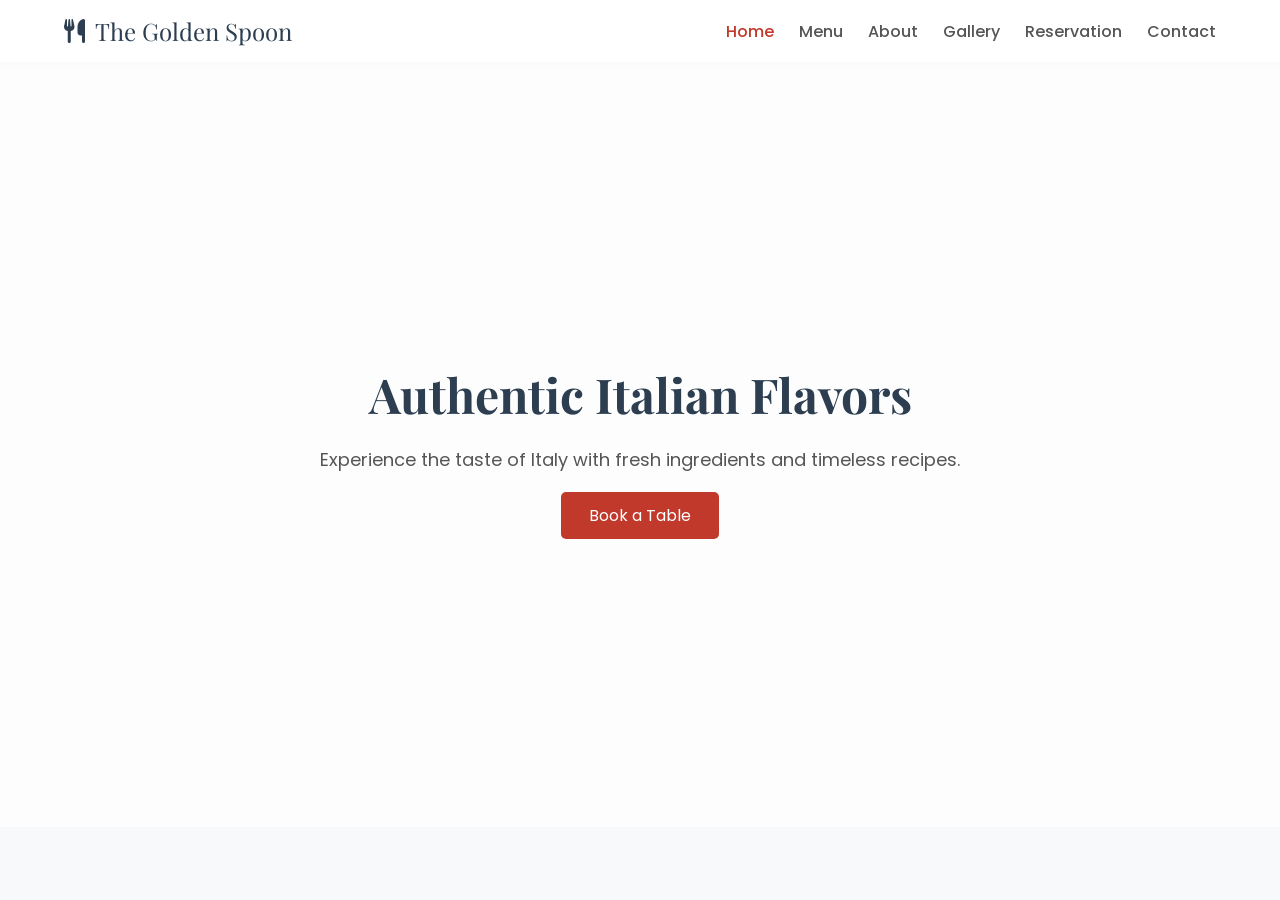
==== index.html @ ec2804bf "Initial project setup: folder structure, base HTML layout, navbar, hero section, CSS variables, Goog" ====
<!DOCTYPE html>
<html lang="en">
<head>
    <meta charset="UTF-8">
    <meta name="viewport" content="width=device-width, initial-scale=1.0">
    <title>The Golden Spoon | Italian Restaurant</title>

    <!-- Google Fonts -->
    <link href="https://fonts.googleapis.com/css2?family=Playfair+Display:wght@600;700&family=Poppins:wght@300;400;500;600&display=swap" rel="stylesheet">

    <!-- Font Awesome -->
    <link rel="stylesheet" href="https://cdnjs.cloudflare.com/ajax/libs/font-awesome/6.5.0/css/all.min.css">

    <!-- CSS -->
    <link rel="stylesheet" href="css/style.css">
</head>
<body>

    <!-- Header -->
    <header class="header">
        <div class="container nav-container">
            <div class="logo">
                <i class="fa-solid fa-utensils"></i>
                <span>The Golden Spoon</span>
            </div>

            <nav class="navbar">
                <ul class="nav-links">
                    <li><a href="index.html" class="active">Home</a></li>
                    <li><a href="menu.html">Menu</a></li>
                    <li><a href="about.html">About</a></li>
                    <li><a href="gallery.html">Gallery</a></li>
                    <li><a href="reservation.html">Reservation</a></li>
                    <li><a href="contact.html">Contact</a></li>
                </ul>

                <div class="hamburger">
                    <i class="fa-solid fa-bars"></i>
                </div>
            </nav>
        </div>
    </header>

    <!-- Hero Section -->
    <section class="hero">
        <div class="container hero-content">
            <h1>Authentic Italian Flavors</h1>
            <p>Experience the taste of Italy with fresh ingredients and timeless recipes.</p>
            <a href="reservation.html" class="btn">Book a Table</a>
        </div>
    </section>

    <!-- JS -->
    <script src="js/script.js"></script>
</body>
</html>
---- css/style.css ----
/* ===========================
   CSS VARIABLES
=========================== */
:root {
    --primary-color: #c0392b;
    --secondary-color: #f8f9fa;
    --dark-color: #2c3e50;
    --text-color: #555;
    --white: #ffffff;

    --font-heading: 'Playfair Display', serif;
    --font-body: 'Poppins', sans-serif;
}

/* ===========================
   GLOBAL STYLES
=========================== */
* {
    margin: 0;
    padding: 0;
    box-sizing: border-box;
}

body {
    font-family: var(--font-body);
    background-color: var(--secondary-color);
    color: var(--text-color);
}

.container {
    width: 90%;
    max-width: 1200px;
    margin: auto;
}

a {
    text-decoration: none;
    color: inherit;
}

/* ===========================
   HEADER
=========================== */
.header {
    background: var(--white);
    padding: 15px 0;
    box-shadow: 0 2px 10px rgba(0,0,0,0.05);
}

.nav-container {
    display: flex;
    justify-content: space-between;
    align-items: center;
}

.logo {
    font-family: var(--font-heading);
    font-size: 24px;
    color: var(--dark-color);
    display: flex;
    align-items: center;
    gap: 10px;
}

.nav-links {
    list-style: none;
    display: flex;
    gap: 25px;
}

.nav-links a {
    font-weight: 500;
    transition: 0.3s;
}

.nav-links a:hover,
.nav-links .active {
    color: var(--primary-color);
}

.hamburger {
    display: none;
    font-size: 22px;
    cursor: pointer;
}

/* ===========================
   HERO
=========================== */
.hero {
    height: 85vh;
    display: flex;
    align-items: center;
    text-align: center;
    background: linear-gradient(rgba(255,255,255,0.7), rgba(255,255,255,0.7)),
                url('../images/hero.jpg') center/cover no-repeat;
}

.hero-content h1 {
    font-family: var(--font-heading);
    font-size: 48px;
    margin-bottom: 20px;
    color: var(--dark-color);
}

.hero-content p {
    font-size: 18px;
    margin-bottom: 30px;
}

.btn {
    padding: 12px 28px;
    background: var(--primary-color);
    color: var(--white);
    border-radius: 5px;
    transition: 0.3s;
}

.btn:hover {
    opacity: 0.9;
}
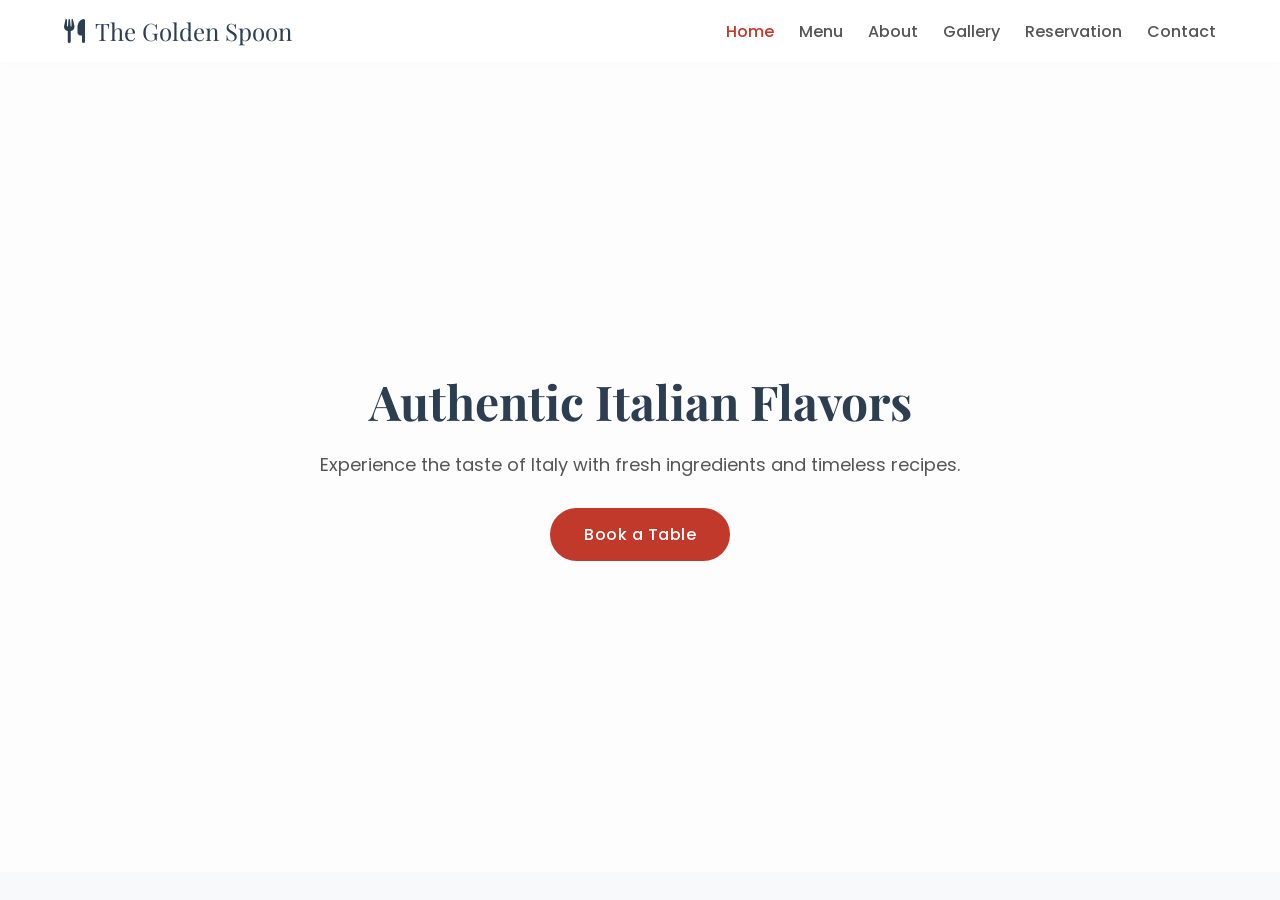
==== commit bb0bad24: "Enhanced hero section with overlay, improved typography, premium CTA button styling and fade-in anim" ====
--- a/index.html
+++ b/index.html
@@ -43,6 +43,7 @@
 
     <!-- Hero Section -->
     <section class="hero">
+        <div class="overlay"></div>
         <div class="container hero-content">
             <h1>Authentic Italian Flavors</h1>
             <p>Experience the taste of Italy with fresh ingredients and timeless recipes.</p>
--- a/css/style.css
+++ b/css/style.css
@@ -87,13 +87,46 @@
 /* ===========================
    HERO
 =========================== */
+/* ===========================
+   HERO
+=========================== */
 .hero {
-    height: 85vh;
+    position: relative;
+    height: 90vh;
     display: flex;
     align-items: center;
+    justify-content: center;
     text-align: center;
-    background: linear-gradient(rgba(255,255,255,0.7), rgba(255,255,255,0.7)),
-                url('../images/hero.jpg') center/cover no-repeat;
+    background: url('/images/hero.jpg') center/cover no-repeat;
+    color: var(--dark-color);
+}
+
+.overlay {
+    position: absolute;
+    top: 0;
+    left: 0;
+    width: 100%;
+    height: 100%;
+    background: rgba(255, 255, 255, 0.75);
+}
+
+.hero-content {
+    position: relative;
+    z-index: 2;
+    max-width: 700px;
+}
+
+.hero-content h1 {
+    font-family: var(--font-heading);
+    font-size: 56px;
+    margin-bottom: 20px;
+    line-height: 1.2;
+}
+
+.hero-content p {
+    font-size: 18px;
+    margin-bottom: 35px;
+    color: var(--text-color);
 }
 
 .hero-content h1 {
@@ -109,13 +142,75 @@
 }
 
 .btn {
-    padding: 12px 28px;
+    display: inline-block;
+    padding: 14px 34px;
     background: var(--primary-color);
     color: var(--white);
-    border-radius: 5px;
-    transition: 0.3s;
+    border-radius: 50px;
+    font-weight: 500;
+    letter-spacing: 0.5px;
+    transition: all 0.3s ease;
+}
+
+.btn:hover {
+    background: #a93226;
+    transform: translateY(-3px);
+    box-shadow: 0 8px 20px rgba(0, 0, 0, 0.15);
 }
 
 .btn:hover {
     opacity: 0.9;
+}
+
+/* ===========================
+   Fade-In Animation
+=========================== */
+
+.hero-content {
+    animation: fadeUp 1s ease forwards;
+    opacity: 0;
+}
+
+@keyframes fadeUp {
+    from {
+        transform: translateY(40px);
+        opacity: 0;
+    }
+    to {
+        transform: translateY(0);
+        opacity: 1;
+    }
+}
+
+/* ===========================
+   RESPONSIVE NAVBAR
+=========================== */
+@media (max-width: 768px) {
+    .nav-links {
+        position: fixed;
+        top: 0;
+        right: -100%;
+        height: 100%;
+        width: 250px;
+        background-color: var(--white);
+        flex-direction: column;
+        align-items: center;
+        justify-content: center;
+        gap: 40px;
+        transition: 0.3s;
+        z-index: 999;
+    }
+
+    .nav-links.show {
+        right: 0;
+    }
+
+    .hamburger {
+        display: block;
+        color: var(--dark-color);
+    }
+
+    .nav-links li {
+        font-size: 20px;
+    }
 }
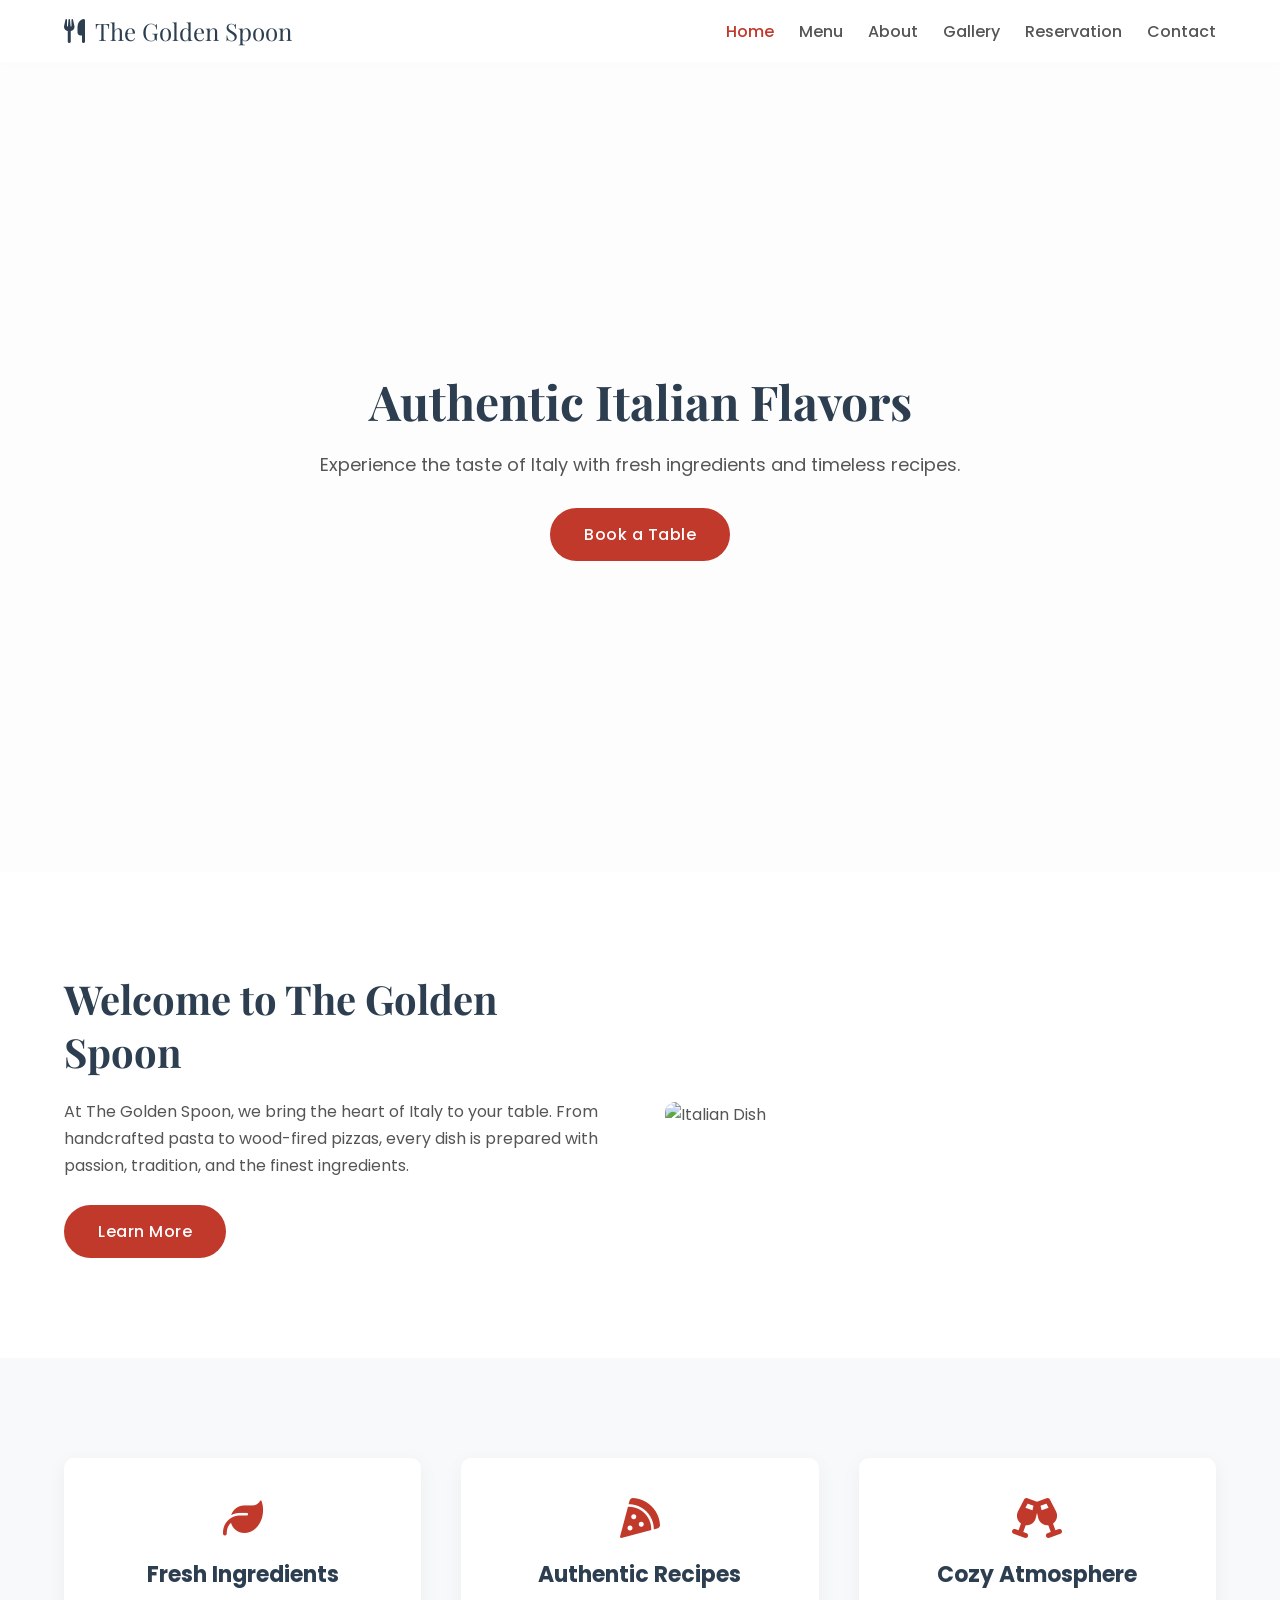
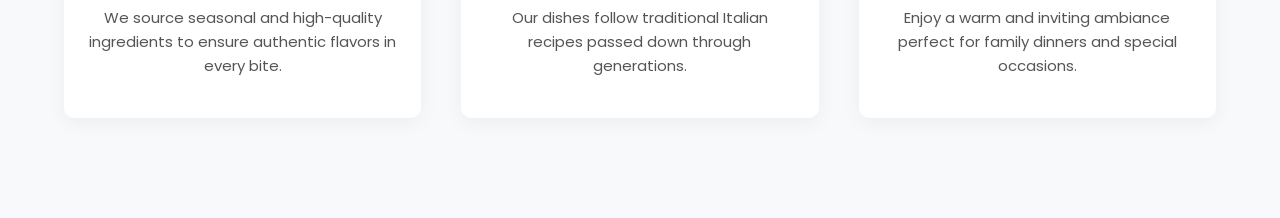
==== commit d31aa043: "Added About preview section and feature cards with responsive grid layout" ====
--- a/index.html
+++ b/index.html
@@ -51,6 +51,48 @@
         </div>
     </section>
 
+    <!-- About Preview Section -->
+<section class="about-preview">
+    <div class="container about-grid">
+        <div class="about-text">
+            <h2>Welcome to The Golden Spoon</h2>
+            <p>
+                At The Golden Spoon, we bring the heart of Italy to your table.
+                From handcrafted pasta to wood-fired pizzas, every dish is prepared
+                with passion, tradition, and the finest ingredients.
+            </p>
+            <a href="/images/about.jpg" class="btn">Learn More</a>
+        </div>
+
+        <div class="about-image">
+            <img src="images/about.jpg" alt="Italian Dish">
+        </div>
+    </div>
+</section>
+
+<!-- Features Section -->
+<section class="features">
+    <div class="container feature-grid">
+        <div class="feature-card">
+            <i class="fa-solid fa-leaf"></i>
+            <h3>Fresh Ingredients</h3>
+            <p>We source seasonal and high-quality ingredients to ensure authentic flavors in every bite.</p>
+        </div>
+
+        <div class="feature-card">
+            <i class="fa-solid fa-pizza-slice"></i>
+            <h3>Authentic Recipes</h3>
+            <p>Our dishes follow traditional Italian recipes passed down through generations.</p>
+        </div>
+
+        <div class="feature-card">
+            <i class="fa-solid fa-champagne-glasses"></i>
+            <h3>Cozy Atmosphere</h3>
+            <p>Enjoy a warm and inviting ambiance perfect for family dinners and special occasions.</p>
+        </div>
+    </div>
+</section>
+
     <!-- JS -->
     <script src="js/script.js"></script>
 </body>
--- a/css/style.css
+++ b/css/style.css
@@ -183,8 +183,97 @@
 }
 
 /* ===========================
+   ABOUT PREVIEW
+=========================== */
+.about-preview {
+    padding: 100px 0;
+    background: var(--white);
+}
+
+.about-grid {
+    display: grid;
+    grid-template-columns: repeat(2, 1fr);
+    gap: 50px;
+    align-items: center;
+}
+
+.about-text h2 {
+    font-family: var(--font-heading);
+    font-size: 40px;
+    margin-bottom: 20px;
+    color: var(--dark-color);
+}
+
+.about-text p {
+    margin-bottom: 25px;
+    line-height: 1.7;
+}
+
+.about-image img {
+    width: 100%;
+    border-radius: 10px;
+}
+
+/* ===========================
+   FEATURES SECTION
+=========================== */
+.features {
+    padding: 100px 0;
+    background: var(--secondary-color);
+}
+
+.feature-grid {
+    display: grid;
+    grid-template-columns: repeat(3, 1fr);
+    gap: 40px;
+    text-align: center;
+}
+
+.feature-card {
+    background: var(--white);
+    padding: 40px 25px;
+    border-radius: 10px;
+    transition: 0.3s ease;
+    box-shadow: 0 5px 20px rgba(0,0,0,0.05);
+}
+
+.feature-card i {
+    font-size: 40px;
+    color: var(--primary-color);
+    margin-bottom: 20px;
+}
+
+.feature-card h3 {
+    margin-bottom: 15px;
+    font-size: 22px;
+    color: var(--dark-color);
+}
+
+.feature-card p {
+    font-size: 15px;
+    line-height: 1.6;
+}
+
+.feature-card:hover {
+    transform: translateY(-8px);
+    box-shadow: 0 12px 30px rgba(0,0,0,0.1);
+}
+
+/* ===========================
    RESPONSIVE NAVBAR
 =========================== */
+
+@media (max-width: 992px) {
+    .about-grid {
+        grid-template-columns: 1fr;
+        text-align: center;
+    }
+
+    .feature-grid {
+        grid-template-columns: 1fr;
+    }
+}
+
 @media (max-width: 768px) {
     .nav-links {
         position: fixed;
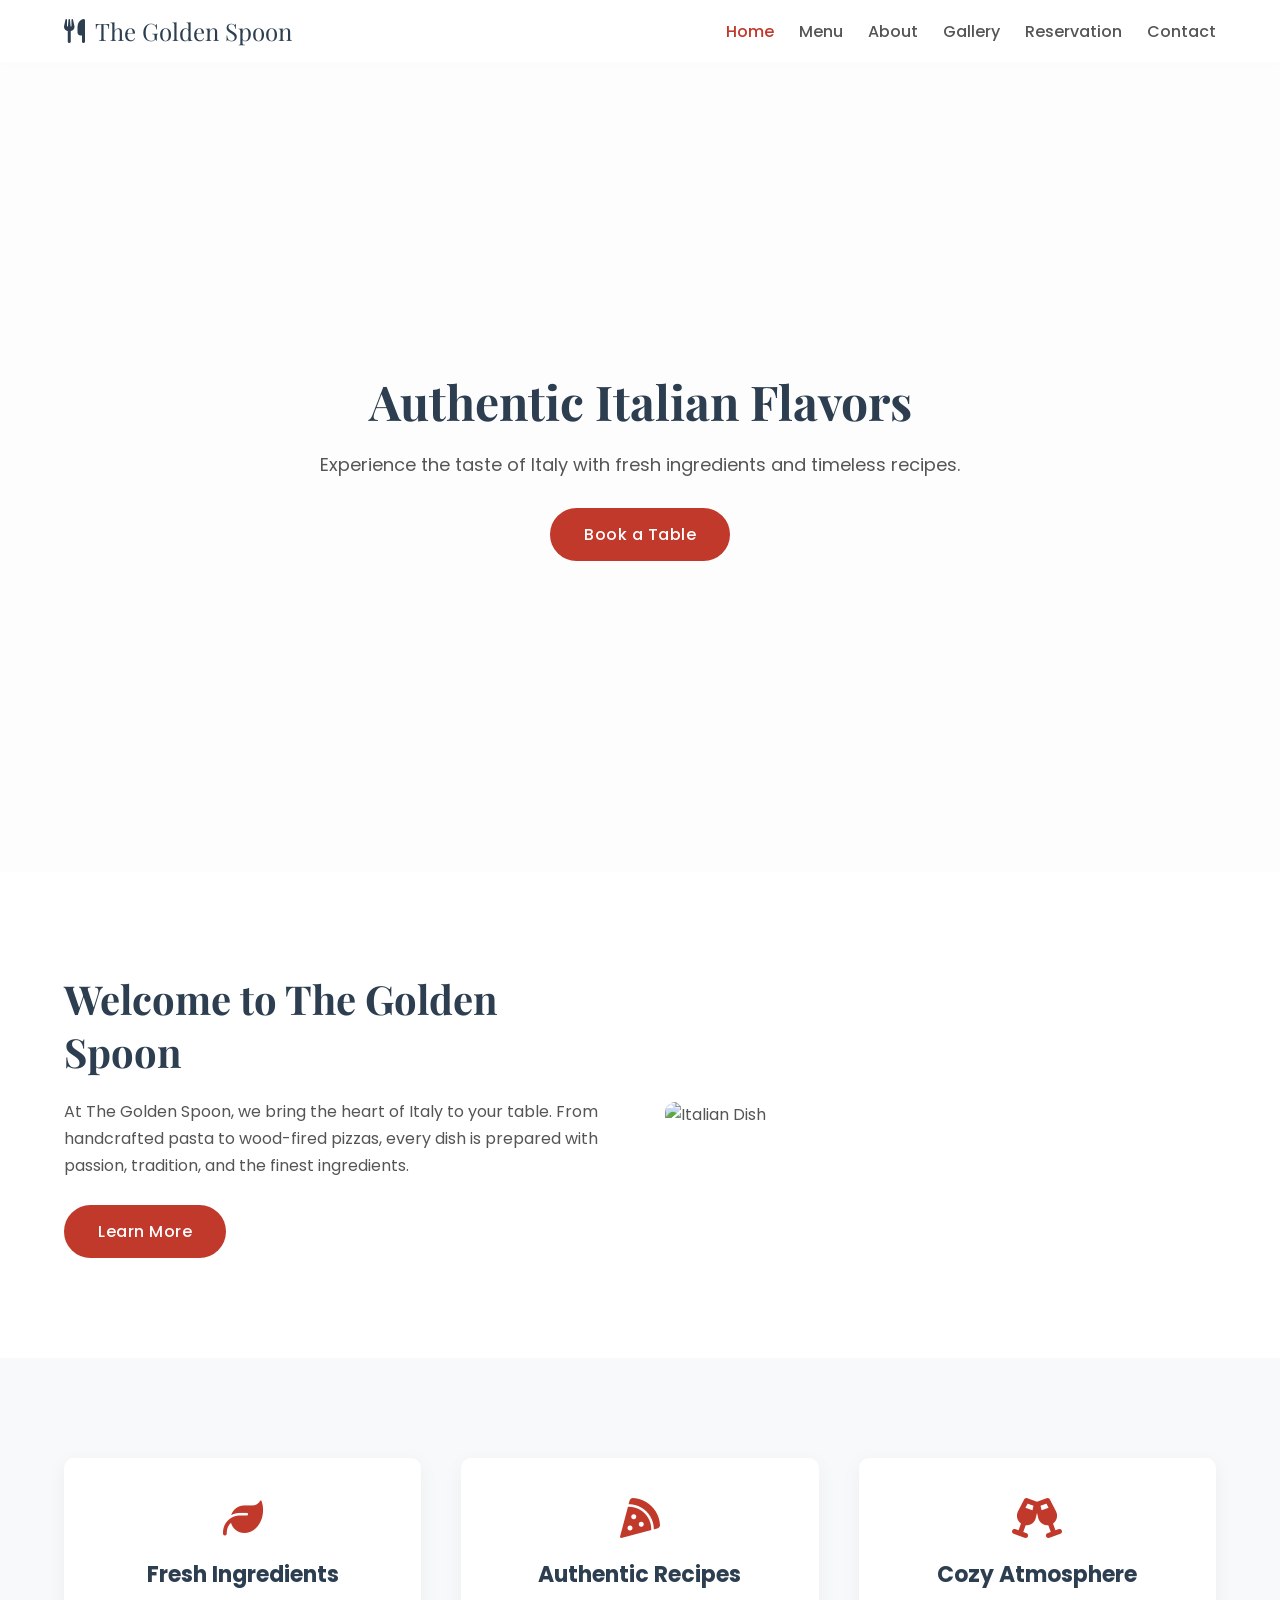
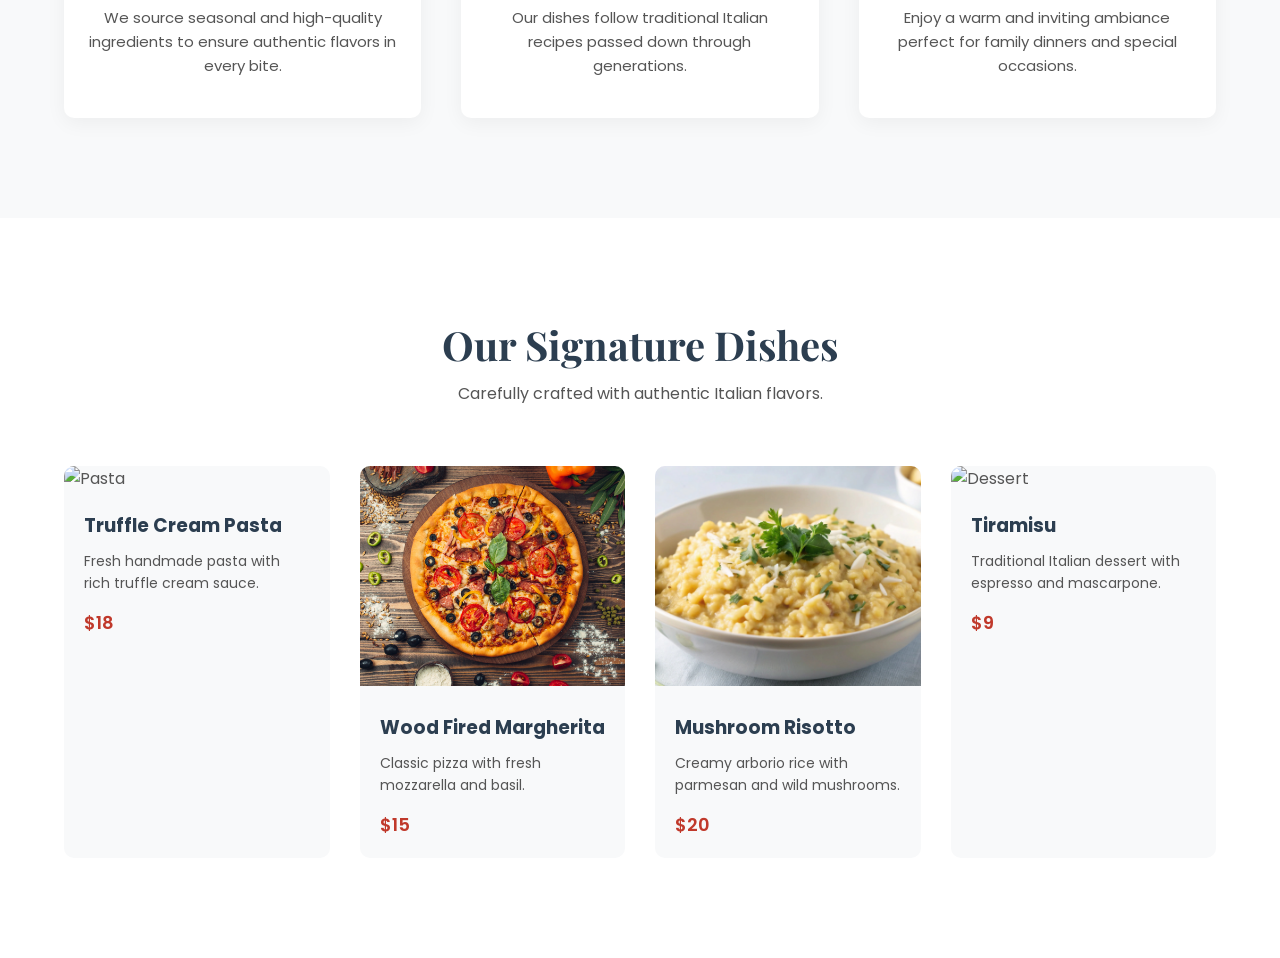
==== commit d5925943: "Added Featured Menu section with responsive food card grid and hover effects" ====
--- a/index.html
+++ b/index.html
@@ -93,6 +93,54 @@
     </div>
 </section>
 
+<!-- Featured Menu Section -->
+<section class="featured-menu">
+    <div class="container">
+        <div class="section-header">
+            <h2>Our Signature Dishes</h2>
+            <p>Carefully crafted with authentic Italian flavors.</p>
+        </div>
+
+        <div class="menu-grid">
+            <div class="menu-card">
+                <img src="images/pasta.jpg" alt="Pasta">
+                <div class="menu-content">
+                    <h3>Truffle Cream Pasta</h3>
+                    <p>Fresh handmade pasta with rich truffle cream sauce.</p>
+                    <span class="price">$18</span>
+                </div>
+            </div>
+
+            <div class="menu-card">
+                <img src="images/pizza.jpg" alt="Pizza">
+                <div class="menu-content">
+                    <h3>Wood Fired Margherita</h3>
+                    <p>Classic pizza with fresh mozzarella and basil.</p>
+                    <span class="price">$15</span>
+                </div>
+            </div>
+
+            <div class="menu-card">
+                <img src="images/risotto.jpg" alt="Risotto">
+                <div class="menu-content">
+                    <h3>Mushroom Risotto</h3>
+                    <p>Creamy arborio rice with parmesan and wild mushrooms.</p>
+                    <span class="price">$20</span>
+                </div>
+            </div>
+
+            <div class="menu-card">
+                <img src="images/dessert.jpg" alt="Dessert">
+                <div class="menu-content">
+                    <h3>Tiramisu</h3>
+                    <p>Traditional Italian dessert with espresso and mascarpone.</p>
+                    <span class="price">$9</span>
+                </div>
+            </div>
+        </div>
+    </div>
+</section>
+
     <!-- JS -->
     <script src="js/script.js"></script>
 </body>
--- a/css/style.css
+++ b/css/style.css
@@ -260,6 +260,78 @@
 }
 
 /* ===========================
+   SECTION HEADER
+=========================== */
+.section-header {
+    text-align: center;
+    margin-bottom: 60px;
+}
+
+.section-header h2 {
+    font-family: var(--font-heading);
+    font-size: 40px;
+    color: var(--dark-color);
+    margin-bottom: 10px;
+}
+
+.section-header p {
+    color: var(--text-color);
+}
+
+/* ===========================
+   FEATURED MENU
+=========================== */
+.featured-menu {
+    padding: 100px 0;
+    background: var(--white);
+}
+
+.menu-grid {
+    display: grid;
+    grid-template-columns: repeat(4, 1fr);
+    gap: 30px;
+}
+
+.menu-card {
+    background: var(--secondary-color);
+    border-radius: 10px;
+    overflow: hidden;
+    transition: 0.3s ease;
+}
+
+.menu-card img {
+    width: 100%;
+    height: 220px;
+    object-fit: cover;
+}
+
+.menu-content {
+    padding: 20px;
+}
+
+.menu-content h3 {
+    margin-bottom: 10px;
+    color: var(--dark-color);
+}
+
+.menu-content p {
+    font-size: 14px;
+    margin-bottom: 15px;
+    line-height: 1.6;
+}
+
+.price {
+    font-weight: 600;
+    color: var(--primary-color);
+    font-size: 18px;
+}
+
+.menu-card:hover {
+    transform: translateY(-8px);
+    box-shadow: 0 15px 35px rgba(0,0,0,0.1);
+}
+
+/* ===========================
    RESPONSIVE NAVBAR
 =========================== */
 
@@ -270,6 +342,18 @@
     }
 
     .feature-grid {
+        grid-template-columns: 1fr;
+    }
+}
+
+@media (max-width: 1200px) {
+    .menu-grid {
+        grid-template-columns: repeat(2, 1fr);
+    }
+}
+
+@media (max-width: 600px) {
+    .menu-grid {
         grid-template-columns: 1fr;
     }
 }
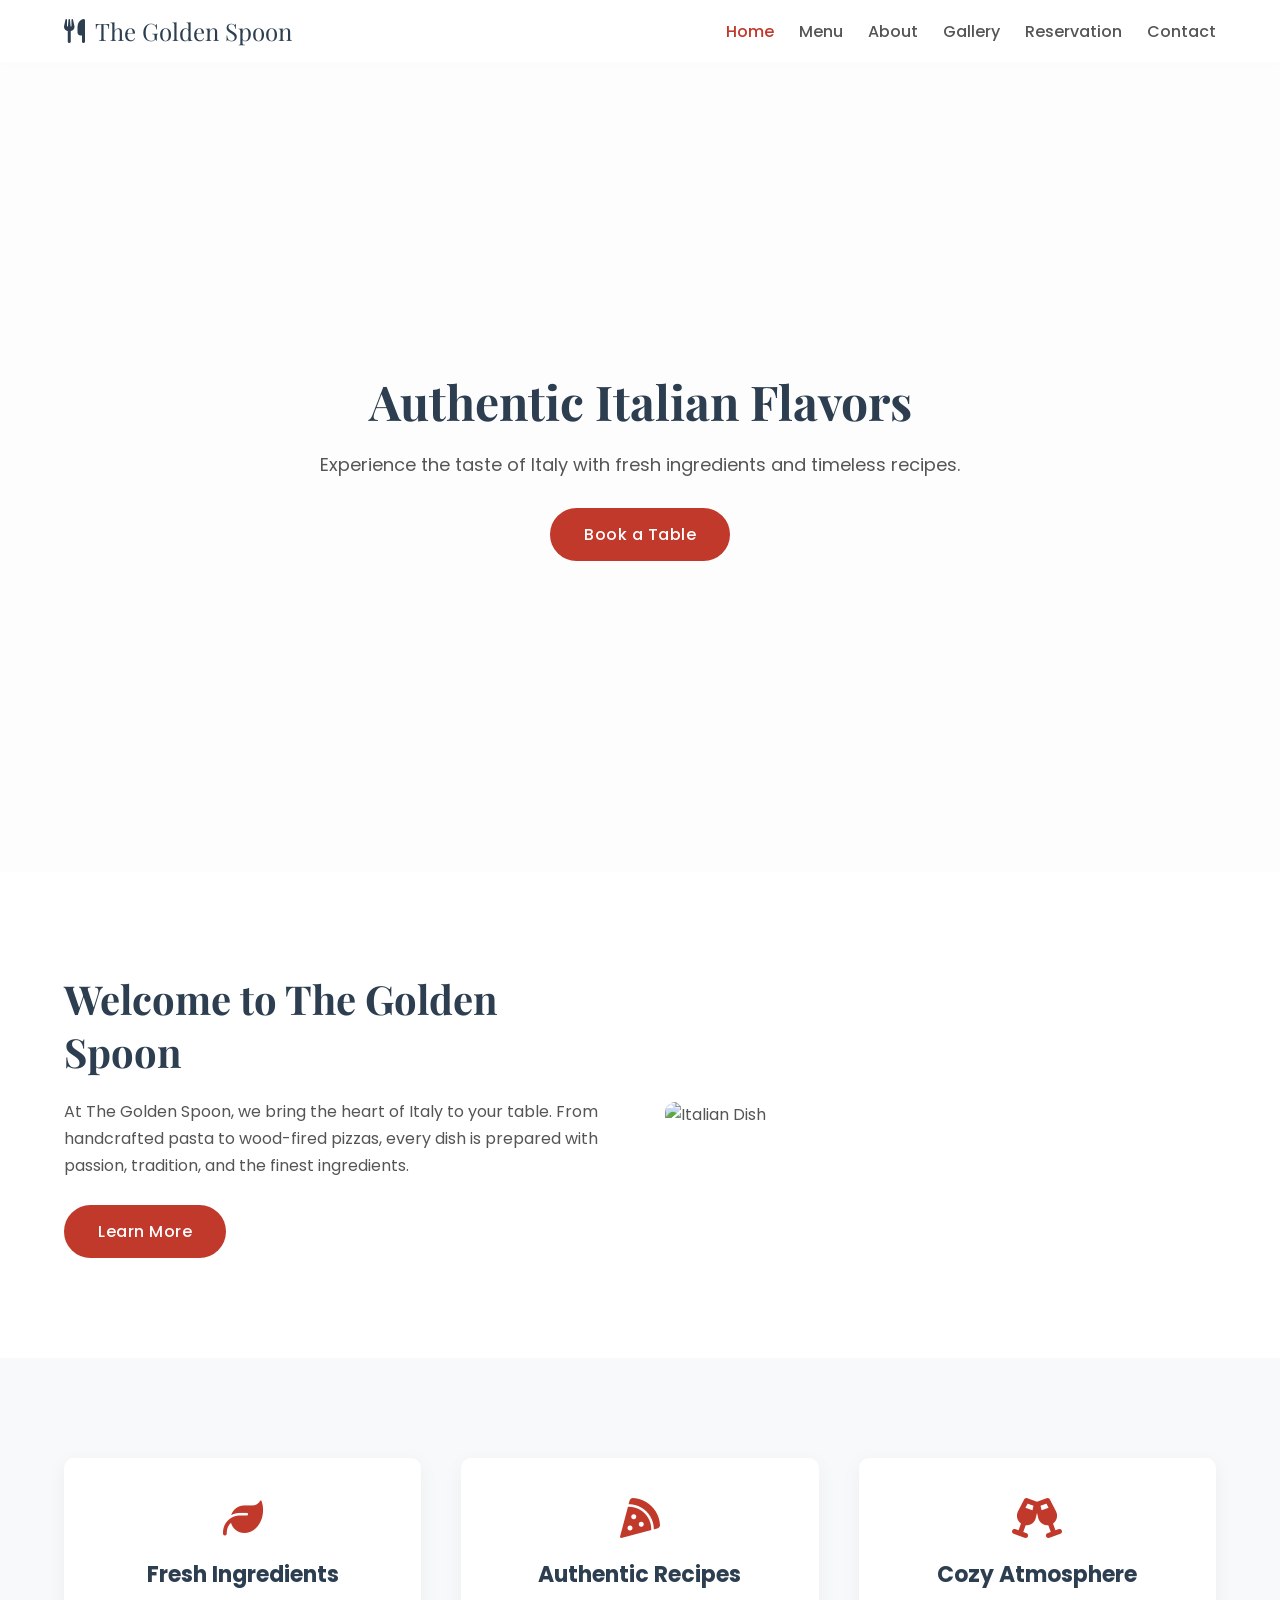
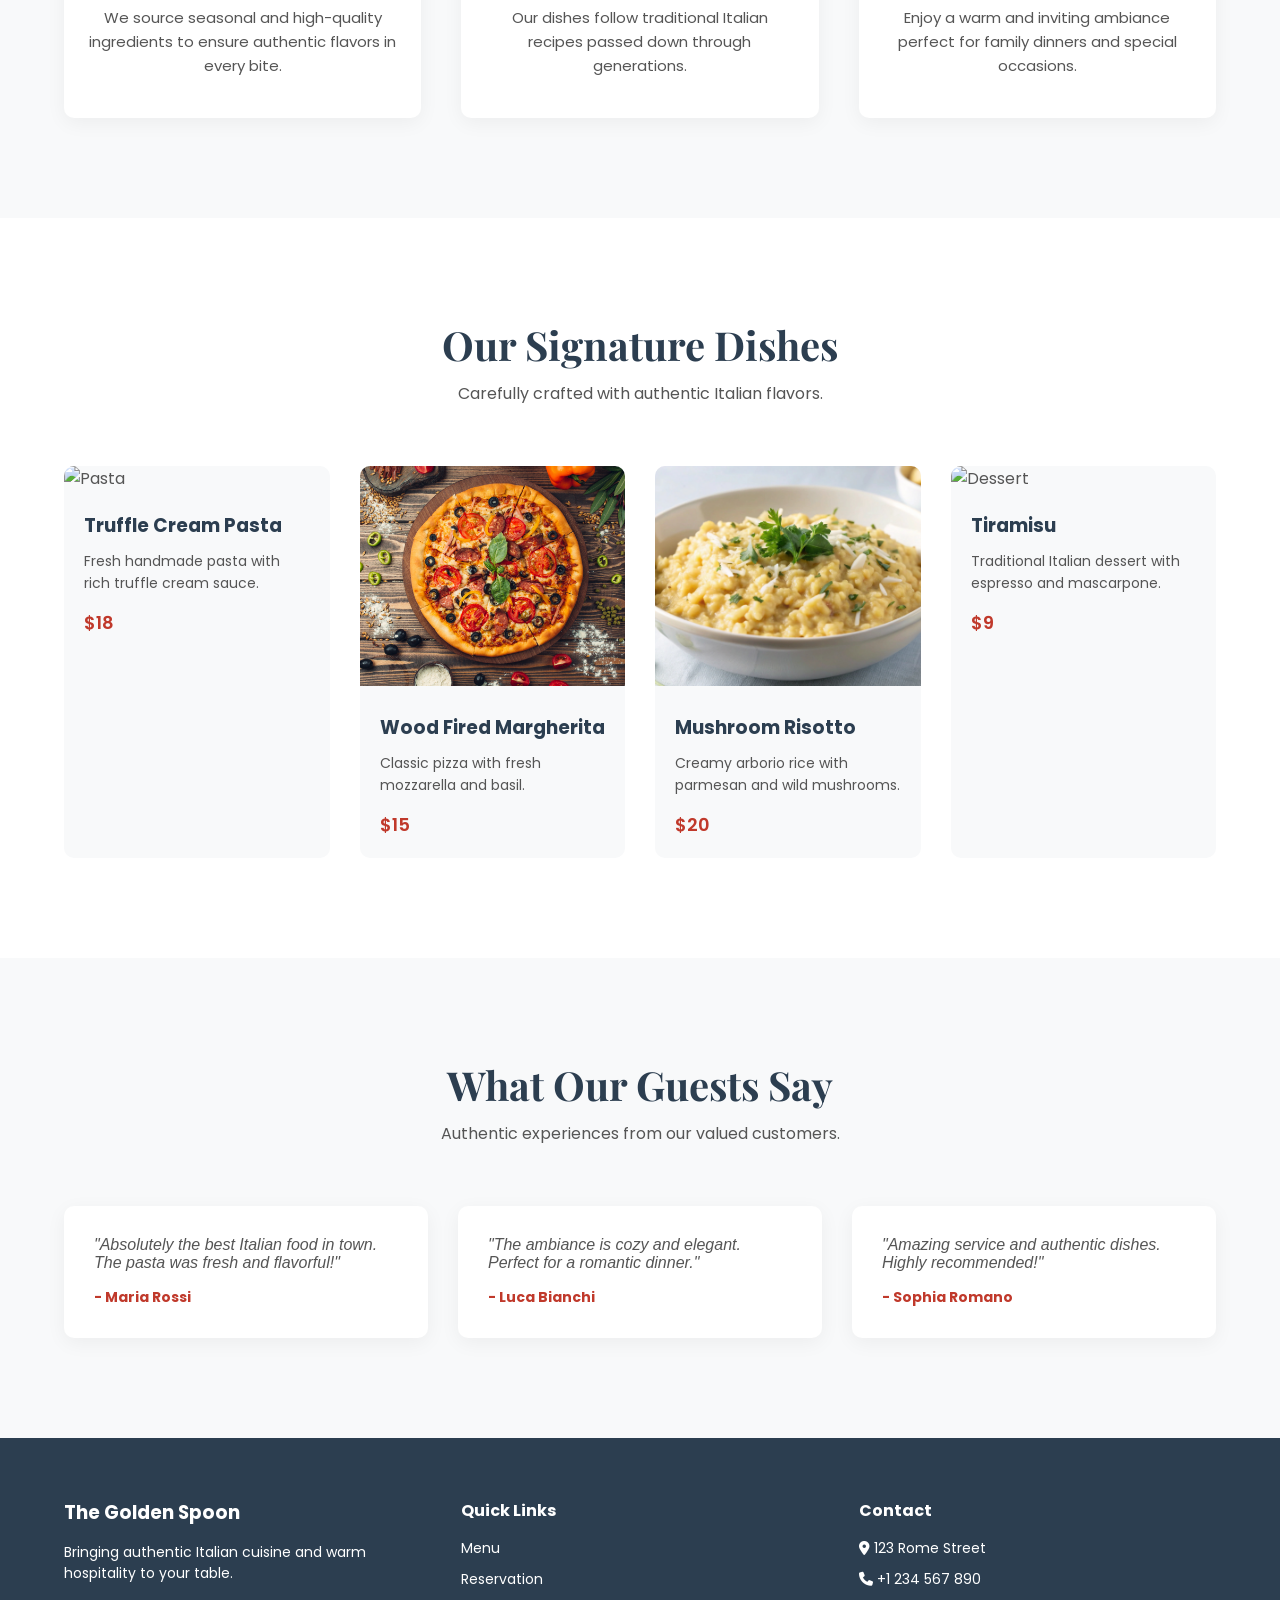
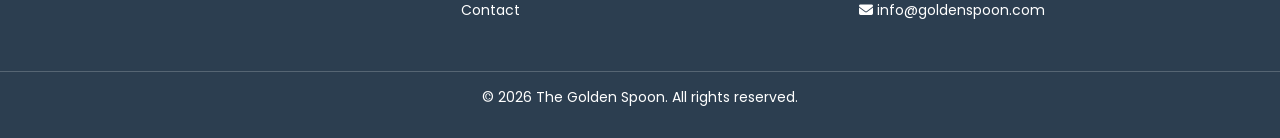
==== commit 41850901: "Added testimonials section, footer layout, and sticky navbar functionality" ====
--- a/index.html
+++ b/index.html
@@ -141,6 +141,63 @@
     </div>
 </section>
 
+<!-- Testimonials Section -->
+<section class="testimonials">
+    <div class="container">
+        <div class="section-header">
+            <h2>What Our Guests Say</h2>
+            <p>Authentic experiences from our valued customers.</p>
+        </div>
+
+        <div class="testimonial-grid">
+            <div class="testimonial-card">
+                <p>"Absolutely the best Italian food in town. The pasta was fresh and flavorful!"</p>
+                <h4>- Maria Rossi</h4>
+            </div>
+
+            <div class="testimonial-card">
+                <p>"The ambiance is cozy and elegant. Perfect for a romantic dinner."</p>
+                <h4>- Luca Bianchi</h4>
+            </div>
+
+            <div class="testimonial-card">
+                <p>"Amazing service and authentic dishes. Highly recommended!"</p>
+                <h4>- Sophia Romano</h4>
+            </div>
+        </div>
+    </div>
+</section>
+
+<!-- Footer -->
+<footer class="footer">
+    <div class="container footer-grid">
+        <div class="footer-about">
+            <h3>The Golden Spoon</h3>
+            <p>Bringing authentic Italian cuisine and warm hospitality to your table.</p>
+        </div>
+
+        <div class="footer-links">
+            <h4>Quick Links</h4>
+            <ul>
+                <li><a href="menu.html">Menu</a></li>
+                <li><a href="reservation.html">Reservation</a></li>
+                <li><a href="contact.html">Contact</a></li>
+            </ul>
+        </div>
+
+        <div class="footer-contact">
+            <h4>Contact</h4>
+            <p><i class="fa-solid fa-location-dot"></i> 123 Rome Street</p>
+            <p><i class="fa-solid fa-phone"></i> +1 234 567 890</p>
+            <p><i class="fa-solid fa-envelope"></i> info@goldenspoon.com</p>
+        </div>
+    </div>
+
+    <div class="footer-bottom">
+        <p>&copy; 2026 The Golden Spoon. All rights reserved.</p>
+    </div>
+</footer>
+
     <!-- JS -->
     <script src="js/script.js"></script>
 </body>
--- a/css/style.css
+++ b/css/style.css
@@ -36,6 +36,14 @@
 a {
     text-decoration: none;
     color: inherit;
+}
+
+.header.sticky {
+    position: fixed;
+    width: 100%;
+    top: 0;
+    left: 0;
+    z-index: 1000;
 }
 
 /* ===========================
@@ -332,6 +340,89 @@
 }
 
 /* ===========================
+   TESTIMONIALS
+=========================== */
+.testimonials {
+    padding: 100px 0;
+    background: var(--secondary-color);
+}
+
+.testimonial-grid {
+    display: grid;
+    grid-template-columns: repeat(3, 1fr);
+    gap: 30px;
+}
+
+.testimonial-card {
+    background: var(--white);
+    padding: 30px;
+    border-radius: 10px;
+    box-shadow: 0 5px 20px rgba(0,0,0,0.05);
+    transition: 0.3s ease;
+}
+
+.testimonial-card p {
+    font-style: italic;
+    margin-bottom: 15px;
+}
+
+.testimonial-card h4 {
+    color: var(--primary-color);
+    font-size: 14px;
+}
+
+.testimonial-card:hover {
+    transform: translateY(-5px);
+}
+
+/* ===========================
+   FOOTER
+=========================== */
+.footer {
+    background: var(--dark-color);
+    color: var(--white);
+    padding: 60px 0 20px;
+}
+
+.footer-grid {
+    display: grid;
+    grid-template-columns: repeat(3, 1fr);
+    gap: 40px;
+}
+
+.footer h3,
+.footer h4 {
+    margin-bottom: 15px;
+}
+
+.footer p,
+.footer li {
+    font-size: 14px;
+    margin-bottom: 10px;
+}
+
+.footer ul {
+    list-style: none;
+}
+
+.footer a {
+    color: var(--white);
+    transition: 0.3s;
+}
+
+.footer a:hover {
+    color: var(--primary-color);
+}
+
+.footer-bottom {
+    text-align: center;
+    margin-top: 40px;
+    font-size: 14px;
+    border-top: 1px solid rgba(255,255,255,0.2);
+    padding-top: 15px;
+}
+
+/* ===========================
    RESPONSIVE NAVBAR
 =========================== */
 
@@ -343,6 +434,17 @@
 
     .feature-grid {
         grid-template-columns: 1fr;
+    }
+}
+
+@media (max-width: 992px) {
+    .testimonial-grid {
+        grid-template-columns: 1fr;
+    }
+
+    .footer-grid {
+        grid-template-columns: 1fr;
+        text-align: center;
     }
 }
 
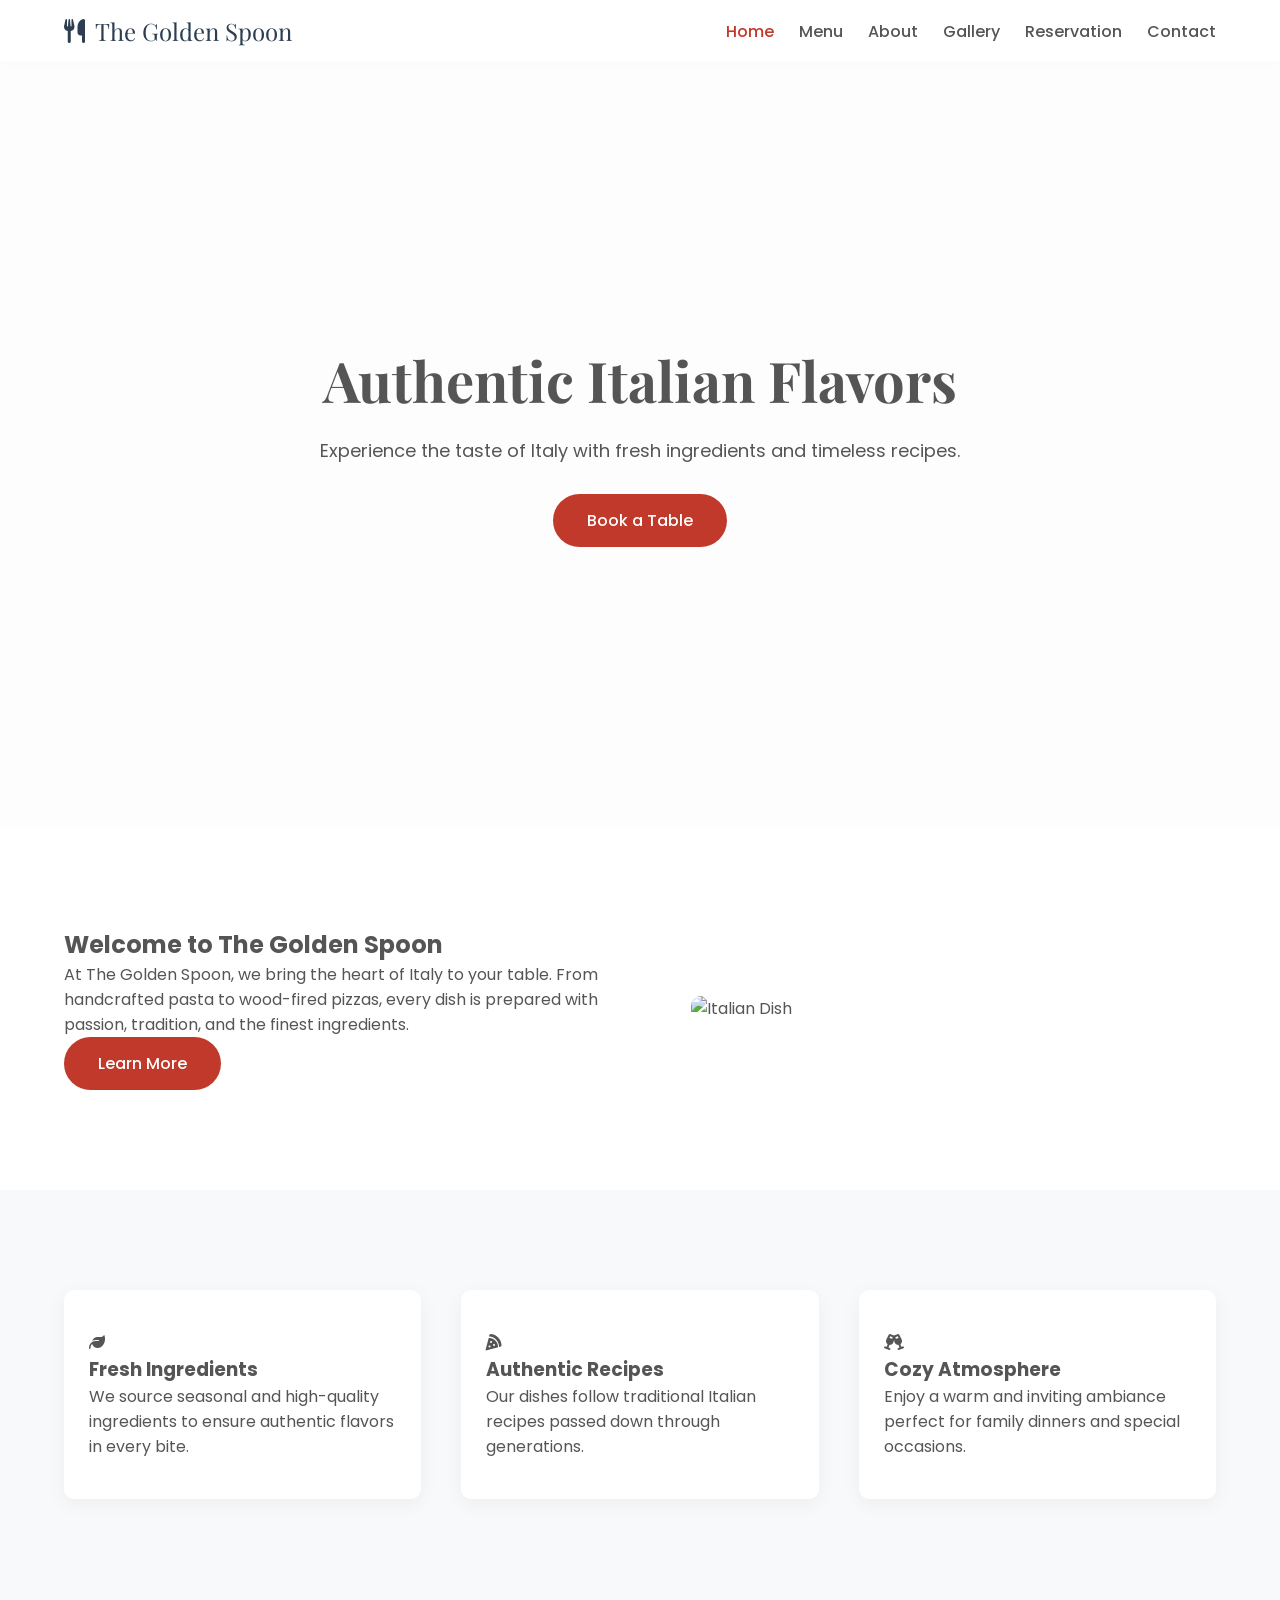
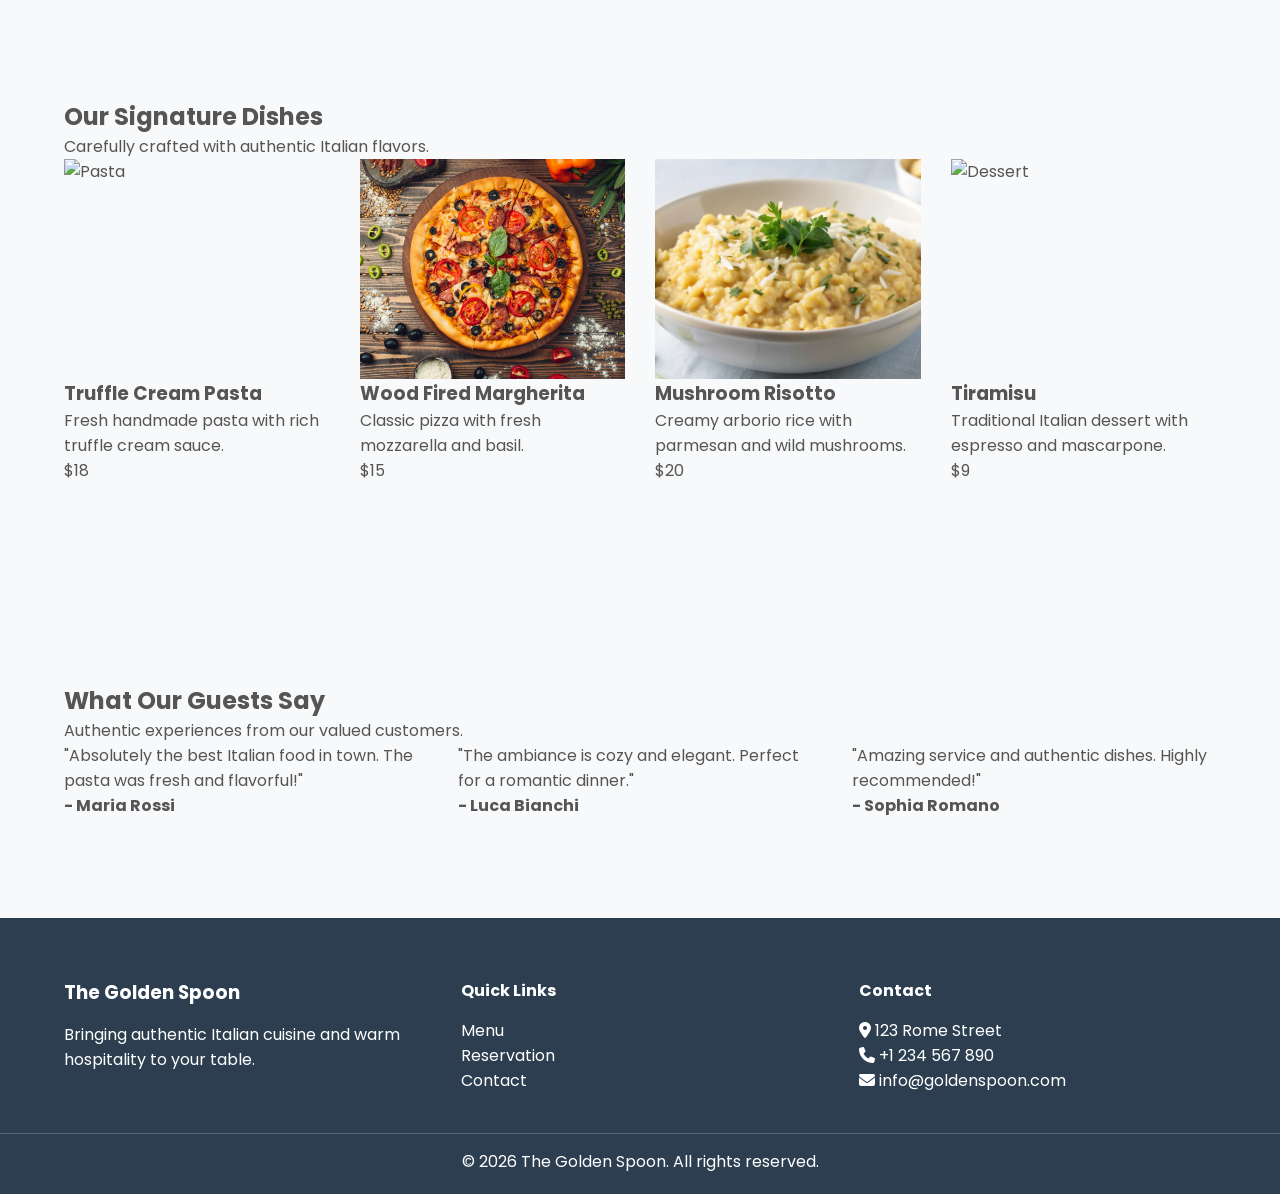
==== commit 46dfbb51: "Fix oversized images and improve responsive image scaling" ====
--- a/index.html
+++ b/index.html
@@ -12,7 +12,11 @@
     <link rel="stylesheet" href="https://cdnjs.cloudflare.com/ajax/libs/font-awesome/6.5.0/css/all.min.css">
 
     <!-- CSS -->
-    <link rel="stylesheet" href="css/style.css">
+    <link rel="stylesheet" href="css/base.css">
+    <link rel="stylesheet" href="css/layout.css">
+    <link rel="stylesheet" href="css/home.css">
+    <link rel="stylesheet" href="css/responsive.css">
+
 </head>
 <body>
 
@@ -61,7 +65,7 @@
                 From handcrafted pasta to wood-fired pizzas, every dish is prepared
                 with passion, tradition, and the finest ingredients.
             </p>
-            <a href="/images/about.jpg" class="btn">Learn More</a>
+            <a href="about.html" class="btn">Learn More</a>
         </div>
 
         <div class="about-image">
--- a/css/base.css
+++ b/css/base.css
@@ -0,0 +1,40 @@
+/* ===========================
+   CSS VARIABLES
+=========================== */
+:root {
+    --primary-color: #c0392b;
+    --secondary-color: #f8f9fa;
+    --dark-color: #2c3e50;
+    --text-color: #555;
+    --white: #ffffff;
+
+    --font-heading: 'Playfair Display', serif;
+    --font-body: 'Poppins', sans-serif;
+}
+
+/* ===========================
+   GLOBAL STYLES
+=========================== */
+
+*{
+    margin:0;
+    padding:0;
+    box-sizing:border-box;
+}
+
+body{
+    font-family:var(--font-body);
+    background-color:var(--secondary-color);
+    color:var(--text-color);
+}
+
+.container{
+    width:90%;
+    max-width:1200px;
+    margin:auto;
+}
+
+a{
+    text-decoration:none;
+    color:inherit;
+}
--- a/css/layout.css
+++ b/css/layout.css
@@ -0,0 +1,104 @@
+/* ===========================
+   HEADER
+=========================== */
+
+.header{
+    background:var(--white);
+    padding:15px 0;
+    box-shadow:0 2px 10px rgba(0,0,0,0.05);
+}
+
+.header.sticky{
+    position:fixed;
+    width:100%;
+    top:0;
+    left:0;
+    z-index:1000;
+}
+
+.nav-container{
+    display:flex;
+    justify-content:space-between;
+    align-items:center;
+}
+
+.logo{
+    font-family:var(--font-heading);
+    font-size:24px;
+    color:var(--dark-color);
+    display:flex;
+    align-items:center;
+    gap:10px;
+}
+
+.nav-links{
+    list-style:none;
+    display:flex;
+    gap:25px;
+}
+
+.nav-links a{
+    font-weight:500;
+    transition:0.3s;
+}
+
+.nav-links a:hover,
+.nav-links .active{
+    color:var(--primary-color);
+}
+
+.hamburger{
+    display:none;
+    font-size:22px;
+    cursor:pointer;
+}
+
+/* ===========================
+   BUTTON
+=========================== */
+
+.btn{
+    display:inline-block;
+    padding:14px 34px;
+    background:var(--primary-color);
+    color:var(--white);
+    border-radius:50px;
+    font-weight:500;
+    transition:0.3s;
+}
+
+.btn:hover{
+    background:#a93226;
+}
+
+/* ===========================
+   FOOTER
+=========================== */
+
+.footer{
+    background:var(--dark-color);
+    color:var(--white);
+    padding:60px 0 20px;
+}
+
+.footer-grid{
+    display:grid;
+    grid-template-columns:repeat(3,1fr);
+    gap:40px;
+}
+
+.footer h3,
+.footer h4{
+    margin-bottom:15px;
+}
+
+.footer ul{
+    list-style:none;
+}
+
+.footer-bottom{
+    text-align:center;
+    margin-top:40px;
+    border-top:1px solid rgba(255,255,255,0.2);
+    padding-top:15px;
+}
--- a/css/home.css
+++ b/css/home.css
@@ -0,0 +1,110 @@
+/* HERO */
+
+.hero {
+    position: relative;
+    height: 85vh;
+    min-height: 500px;
+    background: url('../images/hero.jpg') center center / cover no-repeat;
+    display: flex;
+    align-items: center;
+    justify-content: center;
+    text-align: center;
+}
+
+.overlay{
+    position:absolute;
+    top:0;
+    left:0;
+    width:100%;
+    height:100%;
+    background:rgba(255,255,255,0.75);
+}
+
+.hero-content{
+    position:relative;
+    z-index:2;
+    max-width:700px;
+}
+
+.hero-content h1{
+    font-family:var(--font-heading);
+    font-size:56px;
+    margin-bottom:20px;
+}
+
+.hero-content p{
+    font-size:18px;
+    margin-bottom:30px;
+}
+
+/* ABOUT PREVIEW */
+
+.about-preview{
+    padding:100px 0;
+    background:var(--white);
+}
+
+.about-grid{
+    display:grid;
+    grid-template-columns:repeat(2,1fr);
+    gap:50px;
+    align-items:center;
+}
+
+.about-image img {
+    width: 100%;
+    max-width: 500px;
+    height: auto;
+    border-radius: 10px;
+    display: block;
+    margin: auto;
+}
+
+/* FEATURES */
+
+.features{
+    padding:100px 0;
+}
+
+.feature-grid{
+    display:grid;
+    grid-template-columns:repeat(3,1fr);
+    gap:40px;
+}
+
+.feature-card{
+    background:var(--white);
+    padding:40px 25px;
+    border-radius:10px;
+    box-shadow:0 5px 20px rgba(0,0,0,0.05);
+}
+
+/* FEATURED MENU */
+
+.featured-menu{
+    padding:100px 0;
+}
+
+.menu-grid{
+    display:grid;
+    grid-template-columns:repeat(4,1fr);
+    gap:30px;
+}
+
+.menu-card img {
+    width: 100%;
+    height: 220px;
+    object-fit: cover;
+    display: block;
+}
+/* TESTIMONIALS */
+
+.testimonials{
+    padding:100px 0;
+}
+
+.testimonial-grid{
+    display:grid;
+    grid-template-columns:repeat(3,1fr);
+    gap:30px;
+}
--- a/css/responsive.css
+++ b/css/responsive.css
@@ -0,0 +1,67 @@
+@media (max-width:1200px){
+
+.menu-grid{
+grid-template-columns:repeat(2,1fr);
+}
+
+}
+
+@media (max-width:992px){
+
+.about-grid{
+grid-template-columns:1fr;
+text-align:center;
+}
+
+.feature-grid{
+grid-template-columns:1fr;
+}
+
+.testimonial-grid{
+grid-template-columns:1fr;
+}
+
+.footer-grid{
+grid-template-columns:1fr;
+text-align:center;
+}
+
+}
+
+@media (max-width:768px){
+
+.nav-links{
+position:fixed;
+top:0;
+right:-100%;
+height:100%;
+width:250px;
+background:var(--white);
+flex-direction:column;
+align-items:center;
+justify-content:center;
+gap:40px;
+transition:0.3s;
+}
+
+.nav-links.show{
+right:0;
+}
+
+.hamburger{
+display:block;
+}
+
+}
+
+@media (max-width:600px){
+
+.menu-grid{
+grid-template-columns:1fr;
+}
+
+.menu-items{
+grid-template-columns:1fr;
+}
+
+}
